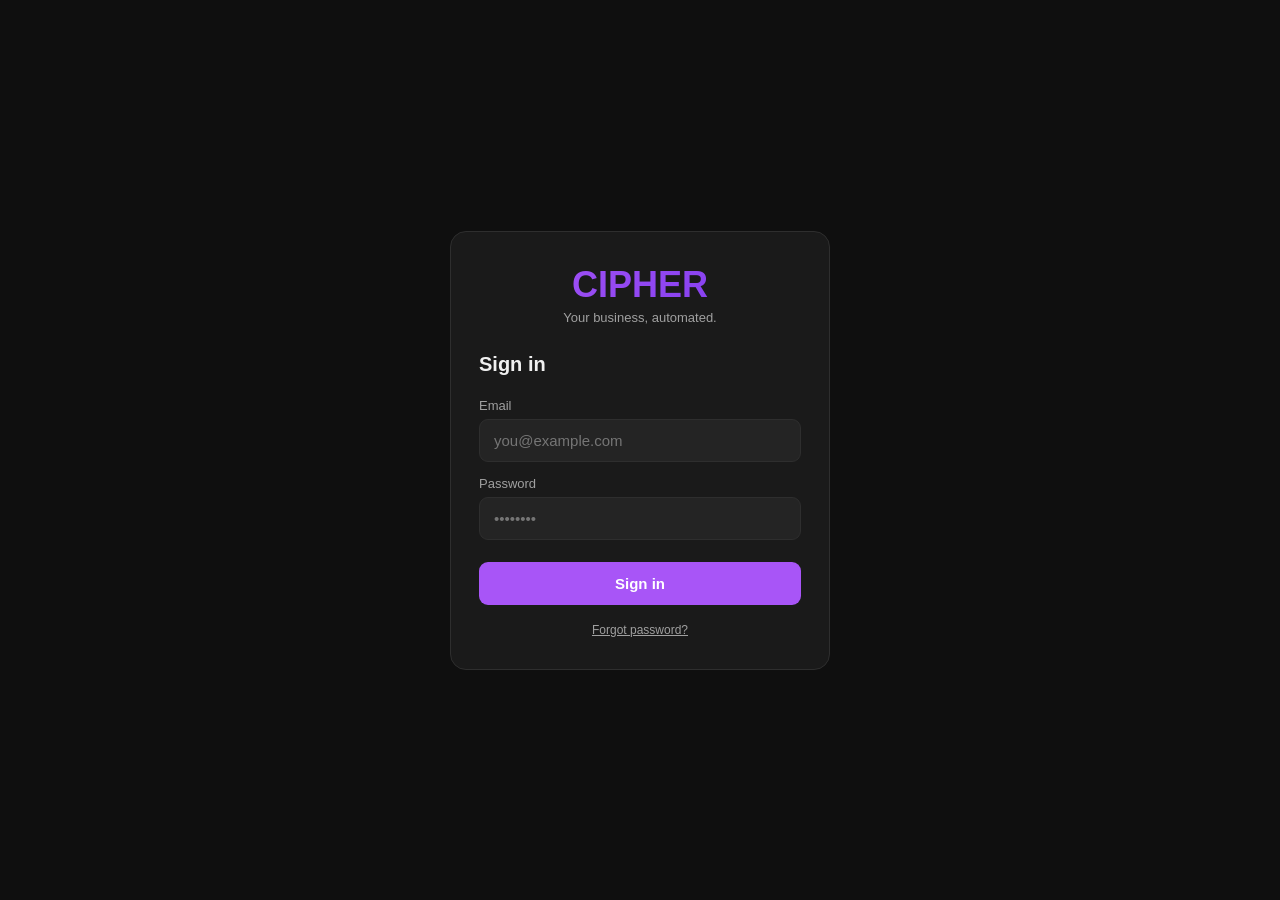
==== index.html @ ac6d3c60 "Client portal: relative paths so it can be nested under /portal on the main domain" ====
<!DOCTYPE html>
<html lang="en">
<head>
<meta charset="UTF-8">
<meta name="viewport" content="width=device-width, initial-scale=1, viewport-fit=cover">
<meta name="theme-color" content="#0f0f0f">
<meta name="apple-mobile-web-app-capable" content="yes">
<title>Dashboard - CIPHER</title>
<link rel="manifest" href="manifest.json">
<link rel="stylesheet" href="css/app.css">
</head>
<body>
<div class="app-shell">
  <div class="topbar">
    <div class="topbar-title" id="biz-name">Dashboard</div>
    <button class="icon-btn" onclick="API.logout()" title="Sign out">
      <svg width="18" height="18" fill="none" stroke="currentColor" stroke-width="2" viewBox="0 0 24 24"><path d="M9 21H5a2 2 0 01-2-2V5a2 2 0 012-2h4M16 17l5-5-5-5M21 12H9"/></svg>
    </button>
  </div>

  <div class="main" id="main">
    <div class="skeleton-wrap">
      <div class="skel" style="height:64px;border-radius:12px;"></div>
      <div style="display:grid;grid-template-columns:1fr 1fr;gap:10px;margin-top:10px;">
        <div class="skel" style="height:80px;border-radius:12px;"></div>
        <div class="skel" style="height:80px;border-radius:12px;"></div>
      </div>
    </div>
  </div>

  <nav class="bottom-nav">
    <a href="index.html"        class="nav-item active">
      <svg fill="none" stroke="currentColor" stroke-width="2" viewBox="0 0 24 24"><path d="M3 9l9-7 9 7v11a2 2 0 01-2 2H5a2 2 0 01-2-2z"/><polyline points="9 22 9 12 15 12 15 22"/></svg>Home
    </a>
    <a href="leads.html"        class="nav-item">
      <svg fill="none" stroke="currentColor" stroke-width="2" viewBox="0 0 24 24"><path d="M17 21v-2a4 4 0 00-4-4H5a4 4 0 00-4 4v2"/><circle cx="9" cy="7" r="4"/><path d="M23 21v-2a4 4 0 00-3-3.87M16 3.13a4 4 0 010 7.75"/></svg>Leads
    </a>
    <a href="settings.html"     class="nav-item">
      <svg fill="none" stroke="currentColor" stroke-width="2" viewBox="0 0 24 24"><circle cx="12" cy="12" r="3"/><path d="M19.4 15a1.65 1.65 0 00.33 1.82l.06.06a2 2 0 010 2.83 2 2 0 01-2.83 0l-.06-.06a1.65 1.65 0 00-1.82-.33 1.65 1.65 0 00-1 1.51V21a2 2 0 01-4 0v-.09A1.65 1.65 0 009 19.4a1.65 1.65 0 00-1.82.33l-.06.06a2 2 0 01-2.83-2.83l.06-.06A1.65 1.65 0 004.68 15a1.65 1.65 0 00-1.51-1H3a2 2 0 010-4h.09A1.65 1.65 0 004.6 9a1.65 1.65 0 00-.33-1.82l-.06-.06a2 2 0 012.83-2.83l.06.06A1.65 1.65 0 009 4.68a1.65 1.65 0 001-1.51V3a2 2 0 014 0v.09a1.65 1.65 0 001 1.51 1.65 1.65 0 001.82-.33l.06-.06a2 2 0 012.83 2.83l-.06.06A1.65 1.65 0 0019.4 9a1.65 1.65 0 001.51 1H21a2 2 0 010 4h-.09a1.65 1.65 0 00-1.51 1z"/></svg>Bot
    </a>
    <a href="notifications.html" class="nav-item" id="notif-nav">
      <svg fill="none" stroke="currentColor" stroke-width="2" viewBox="0 0 24 24"><path d="M18 8A6 6 0 006 8c0 7-3 9-3 9h18s-3-2-3-9M13.73 21a2 2 0 01-3.46 0"/></svg>Alerts
    </a>
  </nav>
</div>

<script src="js/api.js"></script>
<script>
if (!requireAuth()) throw 0

async function load() {
  const data = await API.me()

  document.getElementById('biz-name').textContent = data.business_name || 'Dashboard'
  if (data.unread_notifications > 0) {
    const n = document.getElementById('notif-nav')
    n.innerHTML += `<span class="badge">${data.unread_notifications}</span>`
  }

  const main = document.getElementById('main')
  main.innerHTML = `
    <div class="card status-card">
      <span class="dot ${data.bot_online ? 'dot-green' : 'dot-red'}"></span>
      <div>
        <div style="font-weight:600">Bot ${data.bot_online ? 'Online' : 'Offline'}</div>
        <div class="sub">${data.bot_online ? 'Responding to messages' : 'Not connected - check your device'}</div>
      </div>
    </div>

    <div class="grid-2" style="margin-top:10px">
      <div class="card">
        <div class="card-label">Leads today</div>
        <div class="card-num">${data.leads_today}</div>
        <div class="sub">new contacts</div>
      </div>
      <div class="card">
        <div class="card-label">Alerts</div>
        <div class="card-num">${data.unread_notifications}</div>
        <div class="sub">unread</div>
      </div>
    </div>

    <div style="margin-top:16px">
      <div class="section-label">Quick actions</div>
      ${action('/settings.html','🤖','Edit Bot Settings','Change services, prices, hours, persona')}
      ${action('/leads.html','👥','View Leads','All contacts captured by your bot')}
      ${action('/notifications.html','🔔','Notifications',data.unread_notifications > 0 ? `${data.unread_notifications} unread alert${data.unread_notifications>1?'s':''}` : 'No new alerts')}
    </div>

    ${data.license_key ? `
    <div class="card" style="margin-top:10px;display:flex;align-items:center;gap:10px;padding:12px 14px">
      <span style="font-size:18px">🔑</span>
      <div style="min-width:0">
        <div class="sub">License key</div>
        <div style="font-size:13px;font-family:monospace;word-break:break-all">${data.license_key}</div>
      </div>
    </div>` : ''}

    ${data.expires_at ? `
    <div class="card" style="margin-top:8px;display:flex;align-items:center;gap:10px;padding:12px 14px">
      <span style="font-size:18px">📅</span>
      <div>
        <div class="sub">License expires</div>
        <div style="font-size:14px;font-weight:500">${data.expires_at.slice(0,10)}</div>
      </div>
    </div>` : ''}
  `
}

function action(href, icon, title, sub) {
  return `<a href="${href}" style="text-decoration:none;display:block;margin-bottom:8px">
    <div class="card" style="display:flex;align-items:center;gap:14px;padding:14px 16px">
      <span style="font-size:22px">${icon}</span>
      <div><div style="font-weight:500">${title}</div><div class="sub">${sub}</div></div>
      <span style="margin-left:auto;color:var(--text3)">›</span>
    </div>
  </a>`
}

load().catch(e => {
  if (e?.message === 'UNAUTHORIZED') return // redirect to /login.html already in flight
  document.getElementById('main').innerHTML = `<div class="empty"><div class="empty-icon">⚠️</div><div class="empty-title">Couldn't load dashboard</div><div class="empty-sub">Check your connection and try again.</div></div>`
})
</script>
</body>
</html>
---- css/app.css ----
:root {
  --bg: #0f0f0f;
  --surface: #1a1a1a;
  --elevated: #242424;
  --border: #2e2e2e;
  --text1: #f0f0f0;
  --text2: #a0a0a0;
  --text3: #606060;
  --accent: #a855f7;
  --accent-dim: rgba(168,85,247,.15);
  --green: #22c55e;
  --red: #ef4444;
  --yellow: #eab308;
  --radius: 12px;
  --nav-h: 60px;
}
* { box-sizing: border-box; margin: 0; padding: 0; }
html, body { height: 100%; background: var(--bg); color: var(--text1); font-family: -apple-system, BlinkMacSystemFont, 'Segoe UI', sans-serif; font-size: 15px; }

.app-shell { display: flex; flex-direction: column; min-height: 100dvh; }

.topbar { position: sticky; top: 0; z-index: 50; background: var(--bg); border-bottom: 1px solid var(--border); padding: 14px 18px; display: flex; align-items: center; gap: 12px; }
.topbar-title { font-size: 17px; font-weight: 600; flex: 1; }
.icon-btn { background: none; border: none; color: var(--text2); cursor: pointer; padding: 4px; display: flex; align-items: center; }
.icon-btn:hover { color: var(--text1); }

.main { flex: 1; padding: 16px; padding-bottom: calc(var(--nav-h) + 16px); }

.bottom-nav { position: fixed; bottom: 0; left: 0; right: 0; height: var(--nav-h); background: var(--surface); border-top: 1px solid var(--border); display: flex; z-index: 50; }
.nav-item { flex: 1; display: flex; flex-direction: column; align-items: center; justify-content: center; gap: 3px; text-decoration: none; color: var(--text3); font-size: 10px; transition: color .15s; position: relative; }
.nav-item.active { color: var(--accent); }
.nav-item svg { width: 22px; height: 22px; }
.badge { position: absolute; top: 6px; right: calc(50% - 18px); background: var(--accent); color: #fff; font-size: 10px; font-weight: 700; border-radius: 99px; padding: 1px 5px; min-width: 16px; text-align: center; }

.card { background: var(--surface); border: 1px solid var(--border); border-radius: var(--radius); padding: 16px; }
.card + .card { margin-top: 10px; }
.card-label { font-size: 13px; color: var(--text2); margin-bottom: 6px; }
.card-num { font-size: 28px; font-weight: 700; }
.sub { font-size: 12px; color: var(--text2); margin-top: 3px; }
.section-label { font-size: 12px; font-weight: 600; color: var(--text3); text-transform: uppercase; letter-spacing: .06em; margin: 18px 0 10px; }

.status-card { display: flex; align-items: center; gap: 12px; }
.dot { width: 9px; height: 9px; border-radius: 50%; display: inline-block; flex-shrink: 0; }
.dot-green { background: var(--green); box-shadow: 0 0 6px var(--green); }
.dot-red   { background: var(--red); }

.grid-2 { display: grid; grid-template-columns: 1fr 1fr; gap: 10px; }

.btn { display: inline-flex; align-items: center; justify-content: center; gap: 6px; padding: 11px 18px; border-radius: 9px; border: none; cursor: pointer; font-size: 14px; font-weight: 500; transition: .15s; }
.btn-primary { background: var(--accent); color: #fff; width: 100%; }
.btn-primary:hover { filter: brightness(1.1); }
.btn-primary:disabled { opacity: .5; cursor: not-allowed; }
.btn-ghost { background: transparent; border: 1px solid var(--border); color: var(--text1); }
.btn-ghost:hover { border-color: var(--accent); color: var(--accent); }

.form-group { display: flex; flex-direction: column; gap: 6px; margin-bottom: 14px; }
label { font-size: 13px; color: var(--text2); }
input[type=text], input[type=email], input[type=password], textarea, select {
  background: var(--elevated); border: 1px solid var(--border); border-radius: 8px;
  color: var(--text1); padding: 10px 12px; font-size: 14px; width: 100%; outline: none; transition: .15s;
}
input:focus, textarea:focus, select:focus { border-color: var(--accent); }

.svc-chip { display: inline-flex; align-items: center; gap: 5px; padding: 5px 10px; border-radius: 99px; border: 1px solid var(--border); font-size: 13px; cursor: pointer; background: var(--elevated); transition: .12s; margin: 3px; }
.svc-chip.on { background: var(--accent-dim); border-color: var(--accent); color: var(--accent); }
.chip-x { opacity: .5; font-size: 11px; }
.type-btn { padding: 7px 13px; border-radius: 8px; border: 1px solid var(--border); background: var(--elevated); color: var(--text2); font-size: 13px; cursor: pointer; transition: .12s; }
.type-btn.active { border-color: var(--accent); background: var(--accent-dim); color: var(--accent); }

.price-row { display: flex; align-items: center; gap: 8px; margin-bottom: 8px; }
.price-row input { flex: 1; }
.price-row .del-btn { background: none; border: none; color: var(--text3); cursor: pointer; font-size: 16px; padding: 0 4px; }
.catalog-card, .faq-card { background: var(--elevated); border: 1px solid var(--border); border-radius: 10px; padding: 12px; margin-bottom: 8px; }
.catalog-card input, .catalog-card textarea, .faq-card input, .faq-card textarea { width: 100%; background: var(--bg); border: 1px solid var(--border); border-radius: 7px; color: var(--text1); padding: 8px 10px; font-size: 13px; margin-bottom: 6px; outline: none; }
.catalog-card input:focus, .faq-card input:focus, .faq-card textarea:focus { border-color: var(--accent); }
.day-btn { padding: 5px 9px; border-radius: 7px; border: 1px solid var(--border); background: var(--elevated); color: var(--text2); font-size: 12px; cursor: pointer; }
.day-btn.on { background: var(--accent-dim); border-color: var(--accent); color: var(--accent); }
.add-btn { background: none; border: 1px dashed var(--border); border-radius: 8px; color: var(--text2); padding: 8px 14px; font-size: 13px; cursor: pointer; width: 100%; margin-top: 4px; }
.add-btn:hover { border-color: var(--accent); color: var(--accent); }
.hours-row { display: flex; align-items: center; gap: 8px; flex-wrap: wrap; margin-bottom: 10px; }
.hours-row select { background: var(--elevated); border: 1px solid var(--border); border-radius: 8px; color: var(--text1); padding: 8px 10px; font-size: 13px; }

.save-bar { position: fixed; bottom: var(--nav-h); left: 0; right: 0; background: var(--bg); border-top: 1px solid var(--border); padding: 12px 16px; z-index: 49; }

/* Leads */
.lead-card { display: flex; align-items: center; gap: 10px; }
.lead-avatar { width: 36px; height: 36px; border-radius: 50%; background: var(--accent-dim); display: flex; align-items: center; justify-content: center; font-size: 16px; font-weight: 600; color: var(--accent); flex-shrink: 0; }
.lead-info { flex: 1; min-width: 0; }
.lead-name { font-weight: 500; font-size: 14px; }
.lead-phone { font-size: 12px; color: var(--text2); font-family: monospace; }
.lead-msg { font-size: 12px; color: var(--text2); margin-top: 6px; padding-left: 46px; white-space: nowrap; overflow: hidden; text-overflow: ellipsis; }
.lead-date { font-size: 11px; color: var(--text3); flex-shrink: 0; }

/* Notif */
.notif-card { border-left: 3px solid var(--accent); }
.notif-card.warning { border-color: var(--yellow); }
.notif-card.error   { border-color: var(--red); }
.notif-header { display: flex; justify-content: space-between; align-items: flex-start; gap: 8px; }
.notif-title  { font-weight: 500; font-size: 14px; }
.notif-date   { font-size: 11px; color: var(--text3); flex-shrink: 0; }
.notif-body   { font-size: 13px; color: var(--text2); margin-top: 4px; }

/* Skeleton */
.skeleton-wrap { display: flex; flex-direction: column; gap: 10px; }
.skel { background: var(--surface); border: 1px solid var(--border); animation: pulse 1.4s ease-in-out infinite; }
@keyframes pulse { 0%,100%{opacity:1} 50%{opacity:.4} }

/* Empty state */
.empty { text-align: center; padding: 48px 20px; }
.empty-icon { font-size: 40px; margin-bottom: 12px; }
.empty-title { font-weight: 600; margin-bottom: 6px; }
.empty-sub { font-size: 13px; color: var(--text2); }
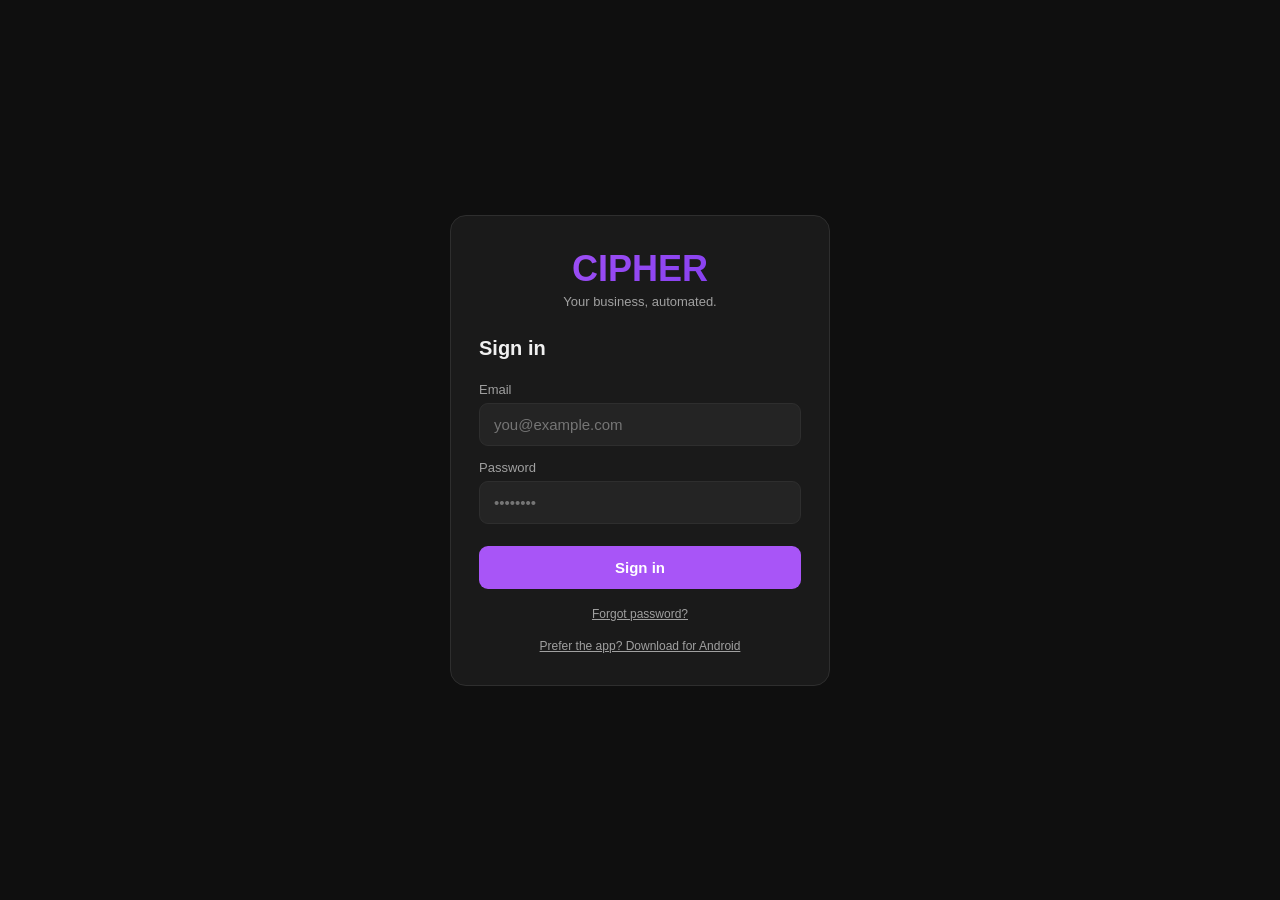
==== commit 288e9de0: "Show recurring "bot couldn't answer" questions on client dashboard Surfaces bot_gaps (logged server-" ====
--- a/index.html
+++ b/index.html
@@ -6,6 +6,7 @@
 <meta name="theme-color" content="#0f0f0f">
 <meta name="apple-mobile-web-app-capable" content="yes">
 <title>Dashboard - CIPHER</title>
+<link rel="icon" type="image/png" href="icons/icon-192.png">
 <link rel="manifest" href="manifest.json">
 <link rel="stylesheet" href="css/app.css">
 </head>
@@ -82,14 +83,14 @@
 
     <div style="margin-top:16px">
       <div class="section-label">Quick actions</div>
-      ${action('/settings.html','🤖','Edit Bot Settings','Change services, prices, hours, persona')}
-      ${action('/leads.html','👥','View Leads','All contacts captured by your bot')}
-      ${action('/notifications.html','🔔','Notifications',data.unread_notifications > 0 ? `${data.unread_notifications} unread alert${data.unread_notifications>1?'s':''}` : 'No new alerts')}
+      ${action('/settings.html', emoji('1f916',22), 'Edit Bot Settings','Change services, prices, hours, persona')}
+      ${action('/leads.html', emoji('1f465',22), 'View Leads','All contacts captured by your bot')}
+      ${action('/notifications.html', emoji('1f514',22), 'Notifications',data.unread_notifications > 0 ? `${data.unread_notifications} unread alert${data.unread_notifications>1?'s':''}` : 'No new alerts')}
     </div>
 
     ${data.license_key ? `
     <div class="card" style="margin-top:10px;display:flex;align-items:center;gap:10px;padding:12px 14px">
-      <span style="font-size:18px">🔑</span>
+      <span>${emoji('1f511',18)}</span>
       <div style="min-width:0">
         <div class="sub">License key</div>
         <div style="font-size:13px;font-family:monospace;word-break:break-all">${data.license_key}</div>
@@ -98,13 +99,46 @@
 
     ${data.expires_at ? `
     <div class="card" style="margin-top:8px;display:flex;align-items:center;gap:10px;padding:12px 14px">
-      <span style="font-size:18px">📅</span>
+      <span>${emoji('1f4c5',18)}</span>
       <div>
         <div class="sub">License expires</div>
         <div style="font-size:14px;font-weight:500">${data.expires_at.slice(0,10)}</div>
       </div>
     </div>` : ''}
+
+    <div id="gaps-section" style="margin-top:16px"></div>
   `
+
+  loadGaps().catch(() => {}) // non-critical widget — a failed fetch here shouldn't break the dashboard
+}
+
+async function loadGaps() {
+  const { gaps } = await API.get('/api/client/gaps')
+  const section = document.getElementById('gaps-section')
+  if (!gaps || !gaps.length) return // nothing to show — don't clutter the dashboard with an empty card
+
+  // Group by exact question text so a repeated question shows its count —
+  // simple, honest MVP (no semantic clustering of near-duplicate phrasing).
+  const counts = new Map()
+  for (const g of gaps) counts.set(g.question, (counts.get(g.question) || 0) + 1)
+  const top = [...counts.entries()].sort((a, b) => b[1] - a[1]).slice(0, 5)
+
+  section.innerHTML = `
+    <div class="section-label">Questions your bot couldn't answer (last 7 days)</div>
+    <div class="card" style="padding:14px 16px">
+      ${top.map(([question, count]) => `
+        <div style="display:flex;justify-content:space-between;align-items:center;gap:10px;padding:8px 0;border-bottom:1px solid var(--border,rgba(255,255,255,0.08))">
+          <div style="font-size:14px;min-width:0;overflow-wrap:break-word">${esc(question)}</div>
+          <div style="font-size:12px;color:var(--text3);white-space:nowrap">${count > 1 ? `asked ${count}x` : ''}</div>
+        </div>
+      `).join('')}
+      <a href="settings.html" style="display:block;margin-top:10px;font-size:13px;color:var(--accent,#a855f7);text-decoration:none">Add these to your FAQ &rarr;</a>
+    </div>
+  `
+}
+
+function esc(s) {
+  return String(s).replace(/[&<>"']/g, c => ({ '&':'&amp;', '<':'&lt;', '>':'&gt;', '"':'&quot;', "'":'&#39;' }[c]))
 }
 
 function action(href, icon, title, sub) {
@@ -119,7 +153,7 @@
 
 load().catch(e => {
   if (e?.message === 'UNAUTHORIZED') return // redirect to /login.html already in flight
-  document.getElementById('main').innerHTML = `<div class="empty"><div class="empty-icon">⚠️</div><div class="empty-title">Couldn't load dashboard</div><div class="empty-sub">Check your connection and try again.</div></div>`
+  document.getElementById('main').innerHTML = `<div class="empty"><div class="empty-icon">${emoji('26a0-fe0f',40)}</div><div class="empty-title">Couldn't load dashboard</div><div class="empty-sub">Check your connection and try again.</div></div>`
 })
 </script>
 </body>
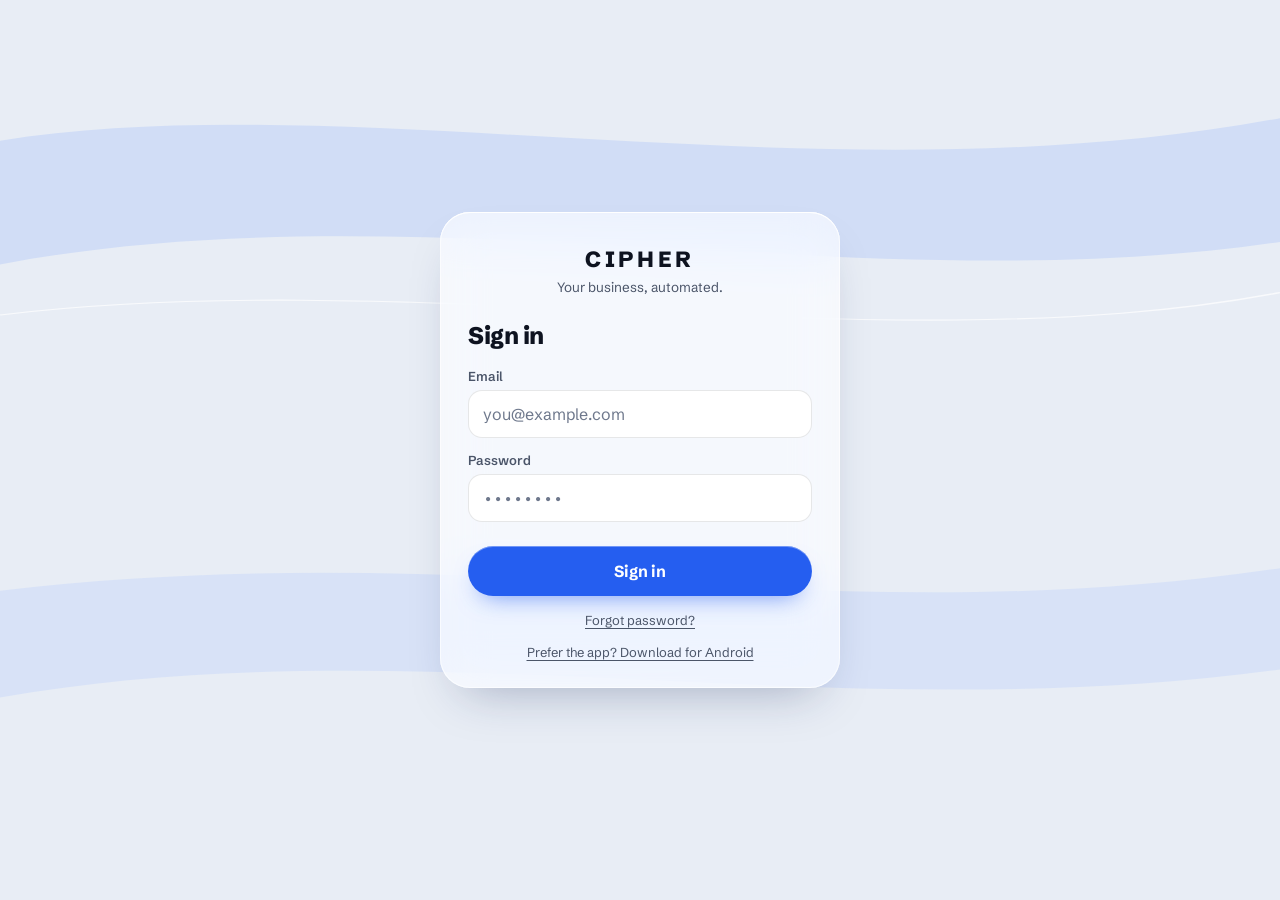
==== commit f814793e: "Restyle client portal in the light Liquid Glass design - Light blue-grey ground with wave wallpaper," ====
--- a/index.html
+++ b/index.html
@@ -3,12 +3,12 @@
 <head>
 <meta charset="UTF-8">
 <meta name="viewport" content="width=device-width, initial-scale=1, viewport-fit=cover">
-<meta name="theme-color" content="#0f0f0f">
+<meta name="theme-color" content="#E8EDF5">
 <meta name="apple-mobile-web-app-capable" content="yes">
 <title>Dashboard - CIPHER</title>
 <link rel="icon" type="image/png" href="icons/icon-192.png">
 <link rel="manifest" href="manifest.json">
-<link rel="stylesheet" href="css/app.css">
+<link rel="stylesheet" href="css/app.css?v=2">
 </head>
 <body>
 <div class="app-shell">
@@ -45,7 +45,7 @@
   </nav>
 </div>
 
-<script src="js/api.js"></script>
+<script src="js/api.js?v=2"></script>
 <script>
 if (!requireAuth()) throw 0
 
--- a/css/app.css
+++ b/css/app.css
@@ -1,112 +1,158 @@
+@import url('https://fonts.googleapis.com/css2?family=Schibsted+Grotesk:wght@400;500;600;700;800&display=swap');
+
+/* CIPHER client portal: the website's light Liquid Glass world, adapted for a working app.
+   Glass is the control layer (bars, dock, cards); content stays crisp and readable. */
 :root {
-  --bg: #0f0f0f;
-  --surface: #1a1a1a;
-  --elevated: #242424;
-  --border: #2e2e2e;
-  --text1: #f0f0f0;
-  --text2: #a0a0a0;
-  --text3: #606060;
-  --accent: #a855f7;
-  --accent-dim: rgba(168,85,247,.15);
-  --green: #22c55e;
-  --red: #ef4444;
-  --yellow: #eab308;
-  --radius: 12px;
-  --nav-h: 60px;
+  --ground: #E8EDF5;
+  --bg: #E8EDF5;
+  --surface: rgba(255,255,255,.62);
+  --surface-solid: #F7F9FD;
+  --elevated: #FFFFFF;
+  --border: rgba(14,19,32,.10);
+  --line: rgba(14,19,32,.08);
+  --text1: #0E1320;
+  --text2: #4B5569;
+  --text3: #6E788C;
+  --accent: #255EF0;
+  --accent-deep: #1F4FD1;
+  --accent-dim: rgba(47,107,255,.12);
+  --green: #1F9D57;
+  --red: #D93A2B;
+  --yellow: #B7791F;
+  --radius: 20px;
+  --nav-h: 84px;
+  --glass-blur: blur(22px) saturate(160%);
+  --glass-edge: inset 0 1px 0 rgba(255,255,255,.95), inset 0 0 0 1px rgba(255,255,255,.6);
+  --glass-shadow: 0 10px 28px -12px rgba(24,40,90,.22);
+  --ease-out: cubic-bezier(0.23,1,0.32,1);
+  --sans: 'Schibsted Grotesk', system-ui, -apple-system, 'Segoe UI', sans-serif;
+  color-scheme: light;
 }
 * { box-sizing: border-box; margin: 0; padding: 0; }
-html, body { height: 100%; background: var(--bg); color: var(--text1); font-family: -apple-system, BlinkMacSystemFont, 'Segoe UI', sans-serif; font-size: 15px; }
+html { -webkit-tap-highlight-color: rgba(47,107,255,.12); touch-action: manipulation; }
+html, body { min-height: 100%; background: var(--ground); color: var(--text1); font-family: var(--sans); font-size: 15px; -webkit-font-smoothing: antialiased; }
+::selection { background: var(--accent); color: #fff; }
+:focus-visible { outline: 2px solid var(--accent); outline-offset: 3px; border-radius: 10px; }
+a { color: var(--accent-deep); text-underline-offset: .2em; }
+
+/* the wallpaper: soft bands of brand-blue light, fixed behind everything */
+body::before {
+  content: ""; position: fixed; inset: 0; z-index: -1; pointer-events: none;
+  background:
+    url("data:image/svg+xml;utf8,<svg xmlns='http://www.w3.org/2000/svg' viewBox='0 0 800 1600' preserveAspectRatio='none'><path d='M0 170 C220 90 520 260 800 140 L800 330 C540 420 260 250 0 360 Z' fill='%232F6BFF' fill-opacity='.10'/><path d='M0 700 C260 610 540 800 800 660 L800 800 C560 900 250 740 0 850 Z' fill='%232F6BFF' fill-opacity='.14'/><path d='M0 1180 C300 1090 520 1250 800 1150 L800 1290 C520 1390 260 1230 0 1330 Z' fill='%238FB0FF' fill-opacity='.16'/><path d='M0 380 C260 300 560 460 800 350' stroke='white' stroke-opacity='.7' stroke-width='2' fill='none'/><path d='M0 980 C280 900 520 1060 800 960' stroke='white' stroke-opacity='.7' stroke-width='2' fill='none'/></svg>") center / 100% 100% no-repeat,
+    var(--ground);
+}
 
 .app-shell { display: flex; flex-direction: column; min-height: 100dvh; }
 
-.topbar { position: sticky; top: 0; z-index: 50; background: var(--bg); border-bottom: 1px solid var(--border); padding: 14px 18px; display: flex; align-items: center; gap: 12px; }
-.topbar-title { font-size: 17px; font-weight: 600; flex: 1; }
-.icon-btn { background: none; border: none; color: var(--text2); cursor: pointer; padding: 4px; display: flex; align-items: center; }
-.icon-btn:hover { color: var(--text1); }
+/* top bar: frosted glass that the page scrolls under */
+.topbar { position: sticky; top: 0; z-index: 50; background: rgba(232,237,245,.62); -webkit-backdrop-filter: var(--glass-blur); backdrop-filter: var(--glass-blur); box-shadow: 0 1px 0 var(--line); padding: 14px 18px; padding-top: calc(14px + env(safe-area-inset-top)); display: flex; align-items: center; gap: 12px; }
+.topbar-title { font-size: 18px; font-weight: 800; letter-spacing: -.02em; flex: 1; }
+.icon-btn { background: none; border: none; color: var(--text2); cursor: pointer; padding: 8px; margin: -4px; border-radius: 12px; display: flex; align-items: center; transition: color .15s ease, background-color .15s ease; }
+.icon-btn:active { background: rgba(255,255,255,.7); }
+@media (hover:hover) and (pointer:fine) { .icon-btn:hover { color: var(--text1); background: rgba(255,255,255,.55); } }
 
-.main { flex: 1; padding: 16px; padding-bottom: calc(var(--nav-h) + 16px); }
+.main { flex: 1; width: min(720px, 100%); margin: 0 auto; padding: 16px; padding-bottom: calc(var(--nav-h) + 28px + env(safe-area-inset-bottom)); }
 
-.bottom-nav { position: fixed; bottom: 0; left: 0; right: 0; height: var(--nav-h); background: var(--surface); border-top: 1px solid var(--border); display: flex; z-index: 50; }
-.nav-item { flex: 1; display: flex; flex-direction: column; align-items: center; justify-content: center; gap: 3px; text-decoration: none; color: var(--text3); font-size: 10px; transition: color .15s; position: relative; }
-.nav-item.active { color: var(--accent); }
+/* bottom navigation: the floating glass dock from the website */
+.bottom-nav { position: fixed; left: 50%; transform: translateX(-50%); bottom: calc(12px + env(safe-area-inset-bottom)); width: min(460px, calc(100% - 24px)); height: 66px; padding: 6px; display: flex; gap: 4px; z-index: 50; border-radius: 26px;
+  background: rgba(240,244,250,.66); -webkit-backdrop-filter: blur(24px) saturate(150%); backdrop-filter: blur(24px) saturate(150%); box-shadow: var(--glass-edge), 0 16px 34px -14px rgba(24,40,90,.35); }
+.nav-item { flex: 1; display: flex; flex-direction: column; align-items: center; justify-content: center; gap: 3px; text-decoration: none; color: var(--text2); font-size: 11px; font-weight: 600; border-radius: 20px; position: relative; transition: color .15s ease, background-color .2s ease, transform .16s var(--ease-out); }
+.nav-item:active { transform: scale(.95); }
+.nav-item.active { color: #fff; background: var(--accent); box-shadow: inset 0 1px 0 rgba(255,255,255,.35), 0 6px 16px -6px rgba(37,94,240,.55); }
 .nav-item svg { width: 22px; height: 22px; }
-.badge { position: absolute; top: 6px; right: calc(50% - 18px); background: var(--accent); color: #fff; font-size: 10px; font-weight: 700; border-radius: 99px; padding: 1px 5px; min-width: 16px; text-align: center; }
+@media (hover:hover) and (pointer:fine) { .nav-item:not(.active):hover { color: var(--text1); background: rgba(255,255,255,.55); } }
+.badge { position: absolute; top: 5px; right: calc(50% - 20px); background: var(--red); color: #fff; font-size: 10px; font-weight: 700; border-radius: 99px; padding: 1px 5px; min-width: 16px; text-align: center; box-shadow: 0 0 0 2px rgba(240,244,250,.9); font-variant-numeric: tabular-nums; }
 
-.card { background: var(--surface); border: 1px solid var(--border); border-radius: var(--radius); padding: 16px; }
-.card + .card { margin-top: 10px; }
-.card-label { font-size: 13px; color: var(--text2); margin-bottom: 6px; }
-.card-num { font-size: 28px; font-weight: 700; }
-.sub { font-size: 12px; color: var(--text2); margin-top: 3px; }
-.section-label { font-size: 12px; font-weight: 600; color: var(--text3); text-transform: uppercase; letter-spacing: .06em; margin: 18px 0 10px; }
+/* cards: frosted glass */
+.card { background: var(--surface); -webkit-backdrop-filter: var(--glass-blur); backdrop-filter: var(--glass-blur); box-shadow: var(--glass-edge), var(--glass-shadow); border-radius: var(--radius); padding: 18px; }
+.card + .card { margin-top: 12px; }
+.card-label { font-size: 13px; font-weight: 600; color: var(--text2); margin-bottom: 6px; }
+.card-num { font-size: 30px; font-weight: 800; letter-spacing: -.03em; font-variant-numeric: tabular-nums; }
+.sub { font-size: 12.5px; color: var(--text2); margin-top: 3px; }
+.section-label { font-size: 15px; font-weight: 800; letter-spacing: -.01em; color: var(--text1); margin: 24px 0 10px; }
 
 .status-card { display: flex; align-items: center; gap: 12px; }
-.dot { width: 9px; height: 9px; border-radius: 50%; display: inline-block; flex-shrink: 0; }
-.dot-green { background: var(--green); box-shadow: 0 0 6px var(--green); }
-.dot-red   { background: var(--red); }
+.dot { width: 10px; height: 10px; border-radius: 50%; display: inline-block; flex-shrink: 0; }
+.dot-green { background: var(--green); box-shadow: 0 0 0 4px rgba(31,157,87,.16); }
+.dot-red   { background: var(--red); box-shadow: 0 0 0 4px rgba(217,58,43,.14); }
 
-.grid-2 { display: grid; grid-template-columns: 1fr 1fr; gap: 10px; }
+.grid-2 { display: grid; grid-template-columns: 1fr 1fr; gap: 12px; }
+.grid-2 .card + .card { margin-top: 0; }
 
-.btn { display: inline-flex; align-items: center; justify-content: center; gap: 6px; padding: 11px 18px; border-radius: 9px; border: none; cursor: pointer; font-size: 14px; font-weight: 500; transition: .15s; }
-.btn-primary { background: var(--accent); color: #fff; width: 100%; }
-.btn-primary:hover { filter: brightness(1.1); }
-.btn-primary:disabled { opacity: .5; cursor: not-allowed; }
-.btn-ghost { background: transparent; border: 1px solid var(--border); color: var(--text1); }
-.btn-ghost:hover { border-color: var(--accent); color: var(--accent); }
+.btn { display: inline-flex; align-items: center; justify-content: center; gap: 6px; padding: 13px 20px; border-radius: 999px; border: none; cursor: pointer; font-family: inherit; font-size: 15px; font-weight: 700; transition: transform .16s var(--ease-out), background-color .15s ease, box-shadow .15s ease, color .15s ease; }
+.btn:active { transform: scale(.97); }
+.btn-primary { background: var(--accent); color: #fff; width: 100%; box-shadow: inset 0 1px 0 rgba(255,255,255,.35), 0 10px 22px -10px rgba(37,94,240,.6); }
+.btn-primary:disabled { opacity: .5; cursor: not-allowed; transform: none; }
+.btn-ghost { background: rgba(255,255,255,.7); box-shadow: var(--glass-edge), 0 1px 2px rgba(24,40,90,.08); color: var(--text1); }
+@media (hover:hover) and (pointer:fine) { .btn-primary:not(:disabled):hover { background: var(--accent-deep); } .btn-ghost:hover { color: var(--accent-deep); } }
 
 .form-group { display: flex; flex-direction: column; gap: 6px; margin-bottom: 14px; }
-label { font-size: 13px; color: var(--text2); }
-input[type=text], input[type=email], input[type=password], textarea, select {
-  background: var(--elevated); border: 1px solid var(--border); border-radius: 8px;
-  color: var(--text1); padding: 10px 12px; font-size: 14px; width: 100%; outline: none; transition: .15s;
+label { font-size: 13px; font-weight: 600; color: var(--text2); }
+input[type=text], input[type=email], input[type=password], input[type=tel], input[type=number], textarea, select {
+  background: var(--elevated); border: 1px solid var(--border); border-radius: 12px;
+  color: var(--text1); padding: 11px 13px; font-family: inherit; font-size: 16px; width: 100%; outline: none;
+  transition: border-color .15s ease, box-shadow .15s ease;
 }
-input:focus, textarea:focus, select:focus { border-color: var(--accent); }
+input::placeholder, textarea::placeholder { color: var(--text3); }
+input:focus, textarea:focus, select:focus { border-color: var(--accent); box-shadow: 0 0 0 4px rgba(47,107,255,.14); }
 
-.svc-chip { display: inline-flex; align-items: center; gap: 5px; padding: 5px 10px; border-radius: 99px; border: 1px solid var(--border); font-size: 13px; cursor: pointer; background: var(--elevated); transition: .12s; margin: 3px; }
-.svc-chip.on { background: var(--accent-dim); border-color: var(--accent); color: var(--accent); }
+.svc-chip { display: inline-flex; align-items: center; gap: 5px; padding: 7px 12px; border-radius: 99px; border: 1px solid var(--border); font-size: 13px; font-weight: 600; cursor: pointer; background: var(--elevated); color: var(--text1); transition: background-color .12s ease, border-color .12s ease, color .12s ease; margin: 3px; }
+.svc-chip.on { background: var(--accent-dim); border-color: var(--accent); color: var(--accent-deep); }
 .chip-x { opacity: .5; font-size: 11px; }
-.type-btn { padding: 7px 13px; border-radius: 8px; border: 1px solid var(--border); background: var(--elevated); color: var(--text2); font-size: 13px; cursor: pointer; transition: .12s; }
-.type-btn.active { border-color: var(--accent); background: var(--accent-dim); color: var(--accent); }
+.type-btn { padding: 8px 14px; border-radius: 999px; border: 1px solid var(--border); background: var(--elevated); color: var(--text2); font-family: inherit; font-size: 13px; font-weight: 600; cursor: pointer; transition: background-color .12s ease, border-color .12s ease, color .12s ease; }
+.type-btn.active { border-color: var(--accent); background: var(--accent-dim); color: var(--accent-deep); }
 
 .price-row { display: flex; align-items: center; gap: 8px; margin-bottom: 8px; }
-.price-row input { flex: 1; }
-.price-row .del-btn { background: none; border: none; color: var(--text3); cursor: pointer; font-size: 16px; padding: 0 4px; }
-.catalog-card, .faq-card { background: var(--elevated); border: 1px solid var(--border); border-radius: 10px; padding: 12px; margin-bottom: 8px; }
-.catalog-card input, .catalog-card textarea, .faq-card input, .faq-card textarea { width: 100%; background: var(--bg); border: 1px solid var(--border); border-radius: 7px; color: var(--text1); padding: 8px 10px; font-size: 13px; margin-bottom: 6px; outline: none; }
-.catalog-card input:focus, .faq-card input:focus, .faq-card textarea:focus { border-color: var(--accent); }
-.day-btn { padding: 5px 9px; border-radius: 7px; border: 1px solid var(--border); background: var(--elevated); color: var(--text2); font-size: 12px; cursor: pointer; }
-.day-btn.on { background: var(--accent-dim); border-color: var(--accent); color: var(--accent); }
-.add-btn { background: none; border: 1px dashed var(--border); border-radius: 8px; color: var(--text2); padding: 8px 14px; font-size: 13px; cursor: pointer; width: 100%; margin-top: 4px; }
-.add-btn:hover { border-color: var(--accent); color: var(--accent); }
+.price-row input { flex: 1; min-width: 0; }
+.price-row .del-btn { background: none; border: none; color: var(--text3); cursor: pointer; font-size: 18px; padding: 4px 8px; border-radius: 8px; }
+.catalog-card, .faq-card { background: rgba(255,255,255,.7); border: 1px solid var(--line); border-radius: 16px; padding: 12px; margin-bottom: 8px; }
+.catalog-card input, .catalog-card textarea, .faq-card input, .faq-card textarea { width: 100%; background: var(--elevated); border: 1px solid var(--border); border-radius: 10px; color: var(--text1); padding: 9px 11px; font-family: inherit; font-size: 15px; margin-bottom: 6px; outline: none; }
+.catalog-card input:focus, .faq-card input:focus, .faq-card textarea:focus, .catalog-card textarea:focus { border-color: var(--accent); box-shadow: 0 0 0 4px rgba(47,107,255,.14); }
+.day-btn { padding: 6px 10px; border-radius: 999px; border: 1px solid var(--border); background: var(--elevated); color: var(--text2); font-family: inherit; font-size: 12px; font-weight: 600; cursor: pointer; }
+.day-btn.on { background: var(--accent-dim); border-color: var(--accent); color: var(--accent-deep); }
+.add-btn { background: rgba(255,255,255,.45); border: 1.5px dashed rgba(37,94,240,.35); border-radius: 14px; color: var(--accent-deep); padding: 10px 14px; font-family: inherit; font-size: 13px; font-weight: 700; cursor: pointer; width: 100%; margin-top: 4px; transition: background-color .15s ease; }
+@media (hover:hover) and (pointer:fine) { .add-btn:hover { background: rgba(255,255,255,.8); } }
 .hours-row { display: flex; align-items: center; gap: 8px; flex-wrap: wrap; margin-bottom: 10px; }
-.hours-row select { background: var(--elevated); border: 1px solid var(--border); border-radius: 8px; color: var(--text1); padding: 8px 10px; font-size: 13px; }
+.hours-row select { background: var(--elevated); border: 1px solid var(--border); border-radius: 10px; color: var(--text1); padding: 8px 10px; font-size: 14px; width: auto; }
 
-.save-bar { position: fixed; bottom: var(--nav-h); left: 0; right: 0; background: var(--bg); border-top: 1px solid var(--border); padding: 12px 16px; z-index: 49; }
+/* save bar floats above the dock as its own glass strip */
+.save-bar { position: fixed; left: 50%; transform: translateX(-50%); width: min(460px, calc(100% - 24px)); bottom: calc(var(--nav-h) + 4px + env(safe-area-inset-bottom)); padding: 8px; border-radius: 24px; z-index: 49;
+  background: rgba(240,244,250,.7); -webkit-backdrop-filter: blur(20px) saturate(150%); backdrop-filter: blur(20px) saturate(150%); box-shadow: var(--glass-edge), 0 12px 28px -14px rgba(24,40,90,.3); }
 
 /* Leads */
-.lead-card { display: flex; align-items: center; gap: 10px; }
-.lead-avatar { width: 36px; height: 36px; border-radius: 50%; background: var(--accent-dim); display: flex; align-items: center; justify-content: center; font-size: 16px; font-weight: 600; color: var(--accent); flex-shrink: 0; }
+.lead-card { display: flex; align-items: center; gap: 12px; }
+.lead-avatar { width: 40px; height: 40px; border-radius: 13px; background: var(--accent-dim); display: flex; align-items: center; justify-content: center; font-size: 16px; font-weight: 800; color: var(--accent-deep); flex-shrink: 0; }
 .lead-info { flex: 1; min-width: 0; }
-.lead-name { font-weight: 500; font-size: 14px; }
-.lead-phone { font-size: 12px; color: var(--text2); font-family: monospace; }
-.lead-msg { font-size: 12px; color: var(--text2); margin-top: 6px; padding-left: 46px; white-space: nowrap; overflow: hidden; text-overflow: ellipsis; }
-.lead-date { font-size: 11px; color: var(--text3); flex-shrink: 0; }
+.lead-name { font-weight: 700; font-size: 15px; }
+.lead-phone { font-size: 12.5px; color: var(--text2); font-variant-numeric: tabular-nums; }
+.lead-msg { font-size: 13px; color: var(--text2); margin-top: 8px; padding-left: 52px; white-space: nowrap; overflow: hidden; text-overflow: ellipsis; }
+.lead-date { font-size: 11.5px; color: var(--text3); flex-shrink: 0; font-variant-numeric: tabular-nums; }
 
-/* Notif */
-.notif-card { border-left: 3px solid var(--accent); }
-.notif-card.warning { border-color: var(--yellow); }
-.notif-card.error   { border-color: var(--red); }
+/* Notifications: a small colored dot says the kind; no heavy side stripe */
+.notif-card { position: relative; padding-left: 34px !important; }
+.notif-card::before { content: ""; position: absolute; left: 16px; top: 19px; width: 8px; height: 8px; border-radius: 50%; background: var(--accent); }
+.notif-card.warning::before { background: var(--yellow); }
+.notif-card.error::before { background: var(--red); }
 .notif-header { display: flex; justify-content: space-between; align-items: flex-start; gap: 8px; }
-.notif-title  { font-weight: 500; font-size: 14px; }
-.notif-date   { font-size: 11px; color: var(--text3); flex-shrink: 0; }
-.notif-body   { font-size: 13px; color: var(--text2); margin-top: 4px; }
+.notif-title  { font-weight: 700; font-size: 14.5px; }
+.notif-date   { font-size: 11.5px; color: var(--text3); flex-shrink: 0; font-variant-numeric: tabular-nums; }
+.notif-body   { font-size: 13.5px; color: var(--text2); margin-top: 4px; line-height: 1.45; }
 
-/* Skeleton */
-.skeleton-wrap { display: flex; flex-direction: column; gap: 10px; }
-.skel { background: var(--surface); border: 1px solid var(--border); animation: pulse 1.4s ease-in-out infinite; }
-@keyframes pulse { 0%,100%{opacity:1} 50%{opacity:.4} }
+/* Skeleton: a soft sheen on glass */
+.skeleton-wrap { display: flex; flex-direction: column; gap: 12px; }
+.skel { border-radius: var(--radius) !important; background: linear-gradient(100deg, rgba(255,255,255,.45) 30%, rgba(255,255,255,.85) 50%, rgba(255,255,255,.45) 70%) 0 0 / 250% 100%; box-shadow: var(--glass-edge); animation: sheen 1.4s linear infinite; }
+@keyframes sheen { to { background-position: -250% 0; } }
 
 /* Empty state */
 .empty { text-align: center; padding: 48px 20px; }
-.empty-icon { font-size: 40px; margin-bottom: 12px; }
-.empty-title { font-weight: 600; margin-bottom: 6px; }
-.empty-sub { font-size: 13px; color: var(--text2); }
+.empty-icon { font-size: 36px; margin-bottom: 12px; opacity: .8; }
+.empty-title { font-weight: 800; margin-bottom: 6px; }
+.empty-sub { font-size: 13.5px; color: var(--text2); }
+
+@media (prefers-reduced-motion: reduce) {
+  *, *::before, *::after { animation-duration: .01ms !important; transition-duration: .01ms !important; }
+}
+@media (prefers-reduced-transparency: reduce) {
+  .card, .topbar, .bottom-nav, .save-bar { background: var(--surface-solid) !important; -webkit-backdrop-filter: none !important; backdrop-filter: none !important; }
+}
